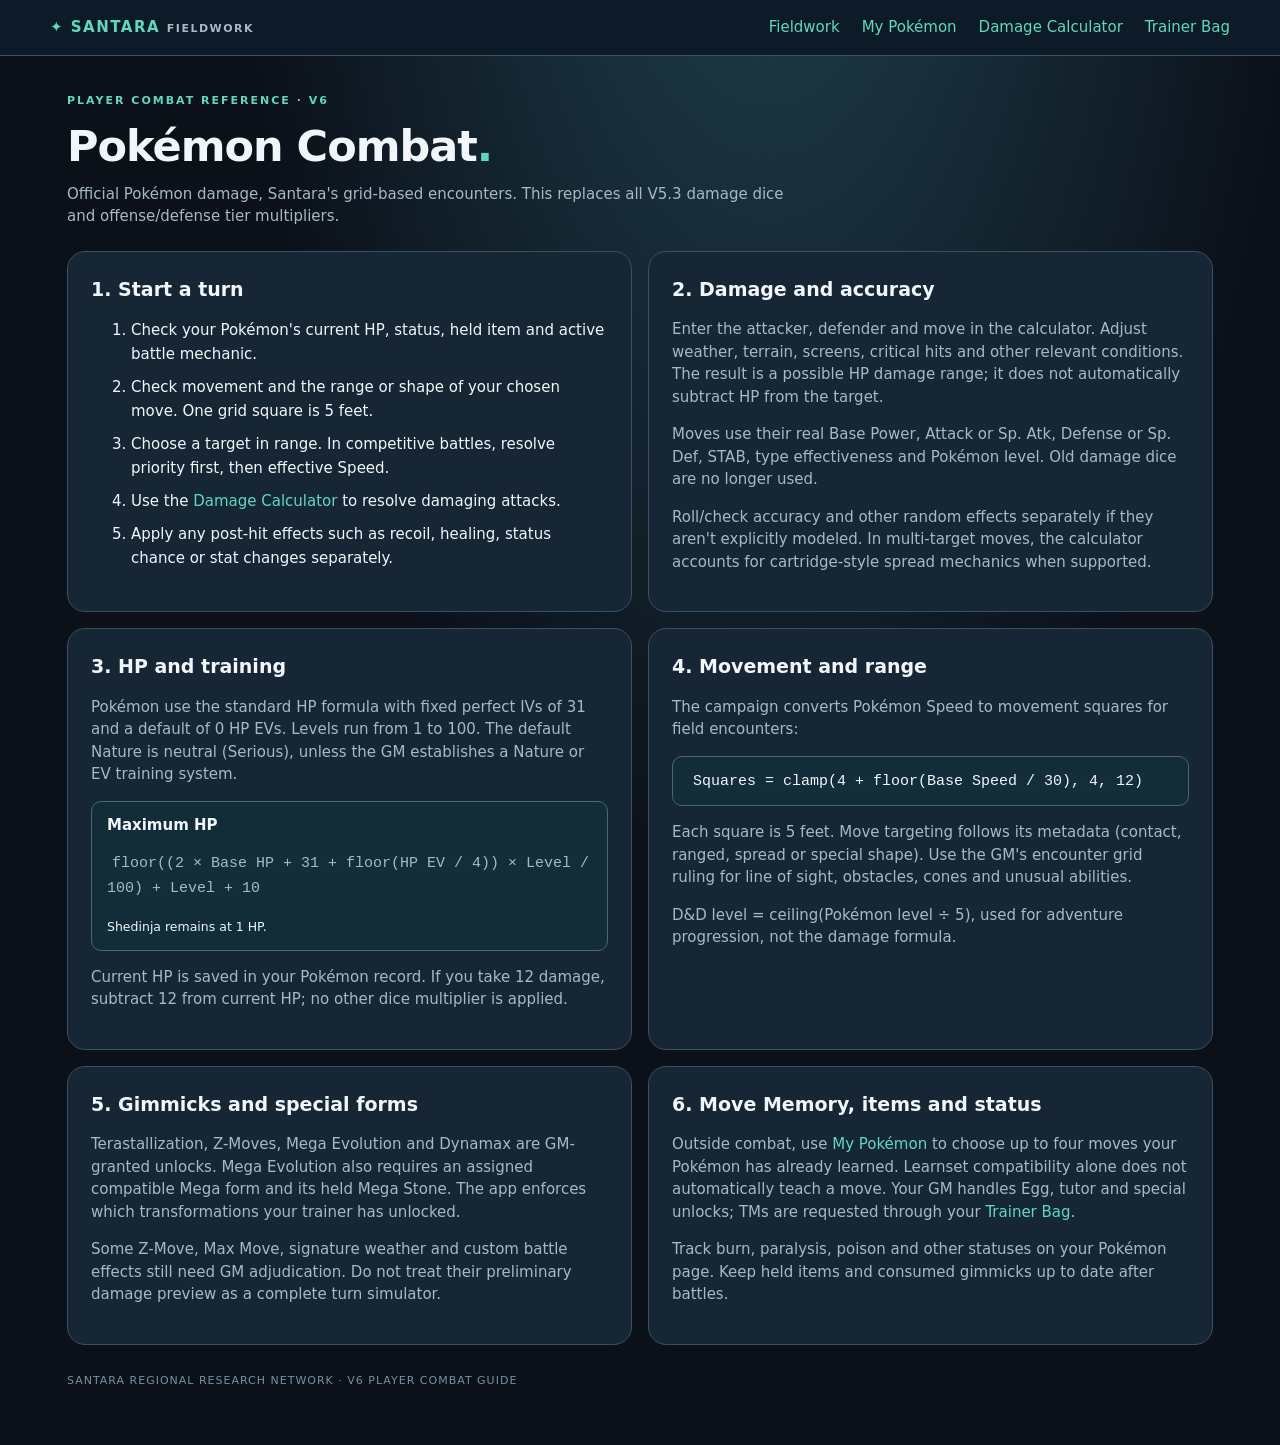
==== combat-guide.html @ a7574710 "Publish single player-facing V6 Pokémon combat reference, replacing V5.3 dice" ====
<!doctype html>
<html lang="en">
<head>
<meta charset="utf-8"><meta name="viewport" content="width=device-width,initial-scale=1">
<meta name="theme-color" content="#0b1019">
<title>V6 Combat Guide · Santara Fieldwork</title>
<link rel="stylesheet" href="./pokemon-party.css">
<style>
.combat-layout{display:grid;grid-template-columns:repeat(2,minmax(0,1fr));gap:16px;margin:18px 0}
.combat-layout .panel{margin:0}
.combat-layout h2{font-size:19px;margin:0 0 12px}
.combat-layout li{margin:9px 0;line-height:1.6}
.combat-layout code{background:#142d3b;border-radius:4px;padding:2px 5px}
.combat-formula{padding:12px 15px;background:#122d37;border:1px solid #456776;border-radius:10px;overflow-wrap:anywhere}
@media(max-width:790px){.combat-layout{grid-template-columns:1fr}}
</style>
</head>
<body>
<header class="bar"><a class="brand" href="./index.html">✦ SANTARA <span>FIELDWORK</span></a><nav><a href="./index.html">Fieldwork</a><a href="./pokemon-party.html">My Pokémon</a><a href="./damage-calculator.html">Damage Calculator</a><a href="./inventory.html">Trainer Bag</a></nav></header>
<main class="shell">
<section class="hero"><div><span class="eyebrow">PLAYER COMBAT REFERENCE · V6</span><h1>Pokémon Combat<span class="accent">.</span></h1><p>Official Pokémon damage, Santara's grid-based encounters. This replaces all V5.3 damage dice and offense/defense tier multipliers.</p></div></section>
<div class="combat-layout">
<section class="panel"><h2>1. Start a turn</h2><ol><li>Check your Pokémon's current HP, status, held item and active battle mechanic.</li><li>Check movement and the range or shape of your chosen move. One grid square is 5 feet.</li><li>Choose a target in range. In competitive battles, resolve priority first, then effective Speed.</li><li>Use the <a href="./damage-calculator.html">Damage Calculator</a> to resolve damaging attacks.</li><li>Apply any post-hit effects such as recoil, healing, status chance or stat changes separately.</li></ol></section>
<section class="panel"><h2>2. Damage and accuracy</h2><p>Enter the attacker, defender and move in the calculator. Adjust weather, terrain, screens, critical hits and other relevant conditions. The result is a possible HP damage range; it does not automatically subtract HP from the target.</p><p>Moves use their real Base Power, Attack or Sp. Atk, Defense or Sp. Def, STAB, type effectiveness and Pokémon level. Old damage dice are no longer used.</p><p>Roll/check accuracy and other random effects separately if they aren't explicitly modeled. In multi-target moves, the calculator accounts for cartridge-style spread mechanics when supported.</p></section>
<section class="panel"><h2>3. HP and training</h2><p>Pokémon use the standard HP formula with fixed perfect IVs of 31 and a default of 0 HP EVs. Levels run from 1 to 100. The default Nature is neutral (Serious), unless the GM establishes a Nature or EV training system.</p><div class="combat-formula"><b>Maximum HP</b><p><code>floor((2 × Base HP + 31 + floor(HP EV / 4)) × Level / 100) + Level + 10</code></p><small>Shedinja remains at 1 HP.</small></div><p>Current HP is saved in your Pokémon record. If you take 12 damage, subtract 12 from current HP; no other dice multiplier is applied.</p></section>
<section class="panel"><h2>4. Movement and range</h2><p>The campaign converts Pokémon Speed to movement squares for field encounters:</p><div class="combat-formula"><code>Squares = clamp(4 + floor(Base Speed / 30), 4, 12)</code></div><p>Each square is 5 feet. Move targeting follows its metadata (contact, ranged, spread or special shape). Use the GM's encounter grid ruling for line of sight, obstacles, cones and unusual abilities.</p><p>D&amp;D level = ceiling(Pokémon level ÷ 5), used for adventure progression, not the damage formula.</p></section>
<section class="panel"><h2>5. Gimmicks and special forms</h2><p>Terastallization, Z-Moves, Mega Evolution and Dynamax are GM-granted unlocks. Mega Evolution also requires an assigned compatible Mega form and its held Mega Stone. The app enforces which transformations your trainer has unlocked.</p><p>Some Z-Move, Max Move, signature weather and custom battle effects still need GM adjudication. Do not treat their preliminary damage preview as a complete turn simulator.</p></section>
<section class="panel"><h2>6. Move Memory, items and status</h2><p>Outside combat, use <a href="./pokemon-party.html">My Pokémon</a> to choose up to four moves your Pokémon has already learned. Learnset compatibility alone does not automatically teach a move. Your GM handles Egg, tutor and special unlocks; TMs are requested through your <a href="./inventory.html">Trainer Bag</a>.</p><p>Track burn, paralysis, poison and other statuses on your Pokémon page. Keep held items and consumed gimmicks up to date after battles.</p></section>
</div>
<footer>SANTARA REGIONAL RESEARCH NETWORK · V6 PLAYER COMBAT GUIDE</footer>
</main>
</body></html>
---- pokemon-party.css ----
:root{color-scheme:dark;--bg:#0b1019;--panel:#172635;--panel2:#1d3040;--edge:#365264;--text:#f0f6f9;--muted:#a6b9c4;--teal:#61d8bd;--gold:#f3ca81}
*{box-sizing:border-box}body{margin:0;background:radial-gradient(ellipse at 60% -20%,#214351 0%,transparent 50%),var(--bg);color:var(--text);font:15px/1.5 system-ui,-apple-system,"Segoe UI",sans-serif;min-height:100vh}button,input,select,textarea{font:inherit}button{cursor:pointer}button:disabled{opacity:.48;cursor:not-allowed}a{color:var(--teal);text-decoration:none}.bar{border-bottom:1px solid var(--edge);background:#0d1a27;padding:16px max(24px,calc((100vw - 1180px)/2));display:flex;justify-content:space-between;align-items:center;gap:20px}.brand{font-weight:850;letter-spacing:1.5px}.brand span{color:var(--muted);font-size:11px}.bar nav{display:flex;gap:22px}.shell{max-width:1190px;padding:32px 22px;margin:auto}.hero{display:flex;justify-content:space-between;gap:15px;align-items:center;margin-bottom:23px}.hero h1{font-size:clamp(30px,4vw,43px);letter-spacing:-1px;margin:4px 0}.hero p{color:var(--muted);margin:0;max-width:720px}.eyebrow{font-size:11px;font-weight:750;letter-spacing:2px;color:var(--teal)}.accent{color:var(--teal)}.chip,.tag{font-size:12px;padding:6px 11px;border:1px solid #517785;border-radius:999px;color:#c4e8e2;background:#183440}.chip{white-space:nowrap}.panel{background:var(--panel);border:1px solid var(--edge);border-radius:18px;padding:23px;margin-bottom:18px}.panel h2,.panel h3{margin:0 0 12px}.panel p{color:var(--muted)}.toolbar{display:flex;justify-content:space-between;align-items:center;gap:10px;margin-bottom:16px;flex-wrap:wrap}.toolbar h2{margin:0}.tabs{display:flex;gap:9px;flex-wrap:wrap}.btn{border:1px solid #4b7783;background:#23414b;color:var(--text);padding:9px 14px;border-radius:10px;font-weight:700}.btn:hover{border-color:var(--teal)}.btn.primary{color:#062821;background:var(--teal);border-color:var(--teal)}.btn.danger{color:#ffc4c2;border-color:#8b5a5a}.btn.small{padding:6px 10px;font-size:12px}.poke-grid{display:grid;grid-template-columns:repeat(3,minmax(0,1fr));gap:13px}.poke-card{border:1px solid #345467;background:linear-gradient(155deg,#1e3746,#132535);border-radius:16px;padding:16px;text-align:left;width:100%;color:var(--text);display:flex;gap:12px;align-items:center;min-width:0}.poke-card:hover{border-color:var(--teal)}.poke-art{width:96px;height:96px;object-fit:contain;flex-shrink:0}.poke-card .name{font-weight:800;font-size:17px}.poke-card .sub{font-size:12px;color:var(--muted)}.poke-info{flex:1;min-width:0}.hpbar{height:8px;border-radius:99px;background:#35485a;overflow:hidden;margin:9px 0 3px}.hpbar i{display:block;height:100%;background:#61ce96;border-radius:99px}.hpbar.low i{background:#e69d65}.hpbar.critical i{background:#de7878}.empty{border:1px dashed #4b6671;background:#132431;border-radius:15px;padding:31px;text-align:center;color:var(--muted)}.columns{display:grid;grid-template-columns:1fr 1fr;gap:17px}.stats-grid{display:grid;grid-template-columns:repeat(3,1fr);gap:10px}.stat{border:1px solid #3b5765;background:#102431;padding:14px;border-radius:12px}.stat b{display:block;font-size:24px}.stat small{color:var(--muted);font-size:11px}.detail-head{display:flex;gap:19px;align-items:center}.detail-head img{width:150px;height:150px;object-fit:contain}.detail-head h2{font-size:28px;margin:0}.detail-head p{margin:5px 0}.form-grid{display:grid;grid-template-columns:repeat(2,minmax(0,1fr));gap:13px}.field{display:flex;flex-direction:column;gap:5px;font-size:12px;color:var(--muted);font-weight:700}.field.full{grid-column:1/-1}input,select,textarea{background:#0d1d2c;color:white;padding:10px 12px;border:1px solid #416073;border-radius:10px;width:100%;min-width:0}textarea{resize:vertical;min-height:75px}.hint{font-size:12px;color:var(--muted)}.actions{display:flex;gap:9px;align-items:center;flex-wrap:wrap;margin-top:14px}.move-list{display:grid;grid-template-columns:1fr 1fr;gap:8px}.move{background:#233a48;border:1px solid #3e5867;border-radius:10px;padding:10px}.flag{font-size:12px;color:var(--gold)}#feedback{min-height:23px;color:var(--gold)}footer{margin:28px 0;color:#7493a2;font-size:11px;letter-spacing:1px}.hidden{display:none!important}@media(max-width:880px){.poke-grid{grid-template-columns:repeat(2,1fr)}.columns{grid-template-columns:1fr}}@media(max-width:620px){.bar,.hero{flex-direction:column;align-items:flex-start}.bar nav{flex-wrap:wrap}.poke-grid{grid-template-columns:1fr}.shell{padding:20px 13px}.panel{padding:16px}.detail-head img{width:110px;height:110px}.stats-grid{grid-template-columns:repeat(2,1fr)}.form-grid{grid-template-columns:1fr}.field.full{grid-column:auto}}

/* Requests and stat-import previews */
.entry{background:#112534;border:1px solid #36566a;border-radius:12px;padding:13px;margin:10px 0;overflow-wrap:anywhere}
.entry .hint{margin:7px 0}
#request-form .stats-grid{margin-top:7px}
#request-form .actions{grid-column:1/-1}
@media(max-width:620px){#request-form .actions{grid-column:auto}}

/* Independently searchable move slots and reusable custom definitions */
.move-fields{display:grid;grid-template-columns:repeat(2,minmax(0,1fr));gap:12px;margin:9px 0 14px}
.move-fields .field{min-width:0}
.move-fields input{width:100%}
.move p.hint{margin:7px 0 0;line-height:1.5}
@media(max-width:620px){.move-fields{grid-template-columns:1fr}}

/* Trainer progression switches and battle transformation controls */
.gimmick-grid{display:grid;grid-template-columns:repeat(2,minmax(0,1fr));gap:12px;margin:12px 0 18px}
.gimmick-tile{display:flex;flex-direction:column;gap:10px;background:#102835;border:1px solid #3e6373;border-radius:12px;padding:14px;min-width:0}
label.gimmick-tile{flex-direction:row;align-items:flex-start}
.gimmick-tile input[type=checkbox]{width:auto;min-width:18px;min-height:18px;margin-top:4px;accent-color:#5bdbbd}
.gimmick-tile small{display:block;color:#b7c5cf;font-size:12px;margin-top:5px}
.gimmick-tile .actions{margin-top:auto}.gimmick-tile button{align-self:flex-start}
.mega-entry{display:flex;align-items:center;flex-wrap:wrap;gap:10px;border:1px solid #3c5969;border-radius:10px;padding:11px;margin:9px 0}
.mega-entry .btn{margin-left:auto}.gimmick-tile .field{width:100%}
@media(max-width:720px){.gimmick-grid{grid-template-columns:1fr}}

/* V5.3 GM editor progression preview */
#v53-level-preview{grid-column:1/-1;border-left:3px solid var(--teal);padding:9px 13px;background:#15313a;border-radius:8px;margin:0}

/* V5.3 grid combat: readable move classes and custom move trait selection. */
.move-classifications{display:flex;flex-wrap:wrap;align-items:center;gap:6px;margin:8px 0}
.move-class{font-size:11px;font-weight:700;line-height:1.4;letter-spacing:.02em;color:#c7e9e4;background:#173540;border:1px solid #39616c;border-radius:7px;padding:4px 7px}
.trait-choices{display:grid;grid-template-columns:repeat(auto-fit,minmax(140px,1fr));gap:8px;padding:11px;border:1px solid #345467;background:#0d2030;border-radius:12px}
.trait-choices label{display:flex;gap:7px;align-items:center;color:var(--text);font-size:13px;font-weight:500}
.trait-choices input{margin:0;width:17px;height:17px}

/* Player Move Memory + GM move permissions */
.memory-move-list{display:flex;flex-direction:column;gap:8px;margin:12px 0 20px}
.memory-move-row{display:flex;align-items:center;justify-content:space-between;gap:12px;flex-wrap:wrap;border:1px solid #385766;border-radius:11px;padding:10px 12px;background:#112937}
.memory-move-row b{font-size:14px}
.memory-move-row .hint{font-weight:500;font-size:12px}
.memory-gm-panel{background:#112e39;border:1px solid #39707a;border-radius:14px;padding:16px;margin-top:20px}
.memory-gm-panel h3{margin-bottom:8px}
#memory-slots-form{margin:16px 0 24px}
#memory-slots-form .actions,.memory-gm-panel .actions{grid-column:1/-1;display:flex;flex-wrap:wrap;gap:8px}
@media(max-width:650px){.memory-move-row{align-items:flex-start}}

.memory-locked-list{display:flex;flex-wrap:wrap;gap:7px;margin-bottom:20px}
.memory-locked-item{display:flex;flex-direction:column;gap:2px;padding:7px 10px;color:var(--text);background:#172b38;border:1px dashed #466273;border-radius:9px;font-size:12px}
.memory-locked-item small{color:var(--muted);font-size:10px}
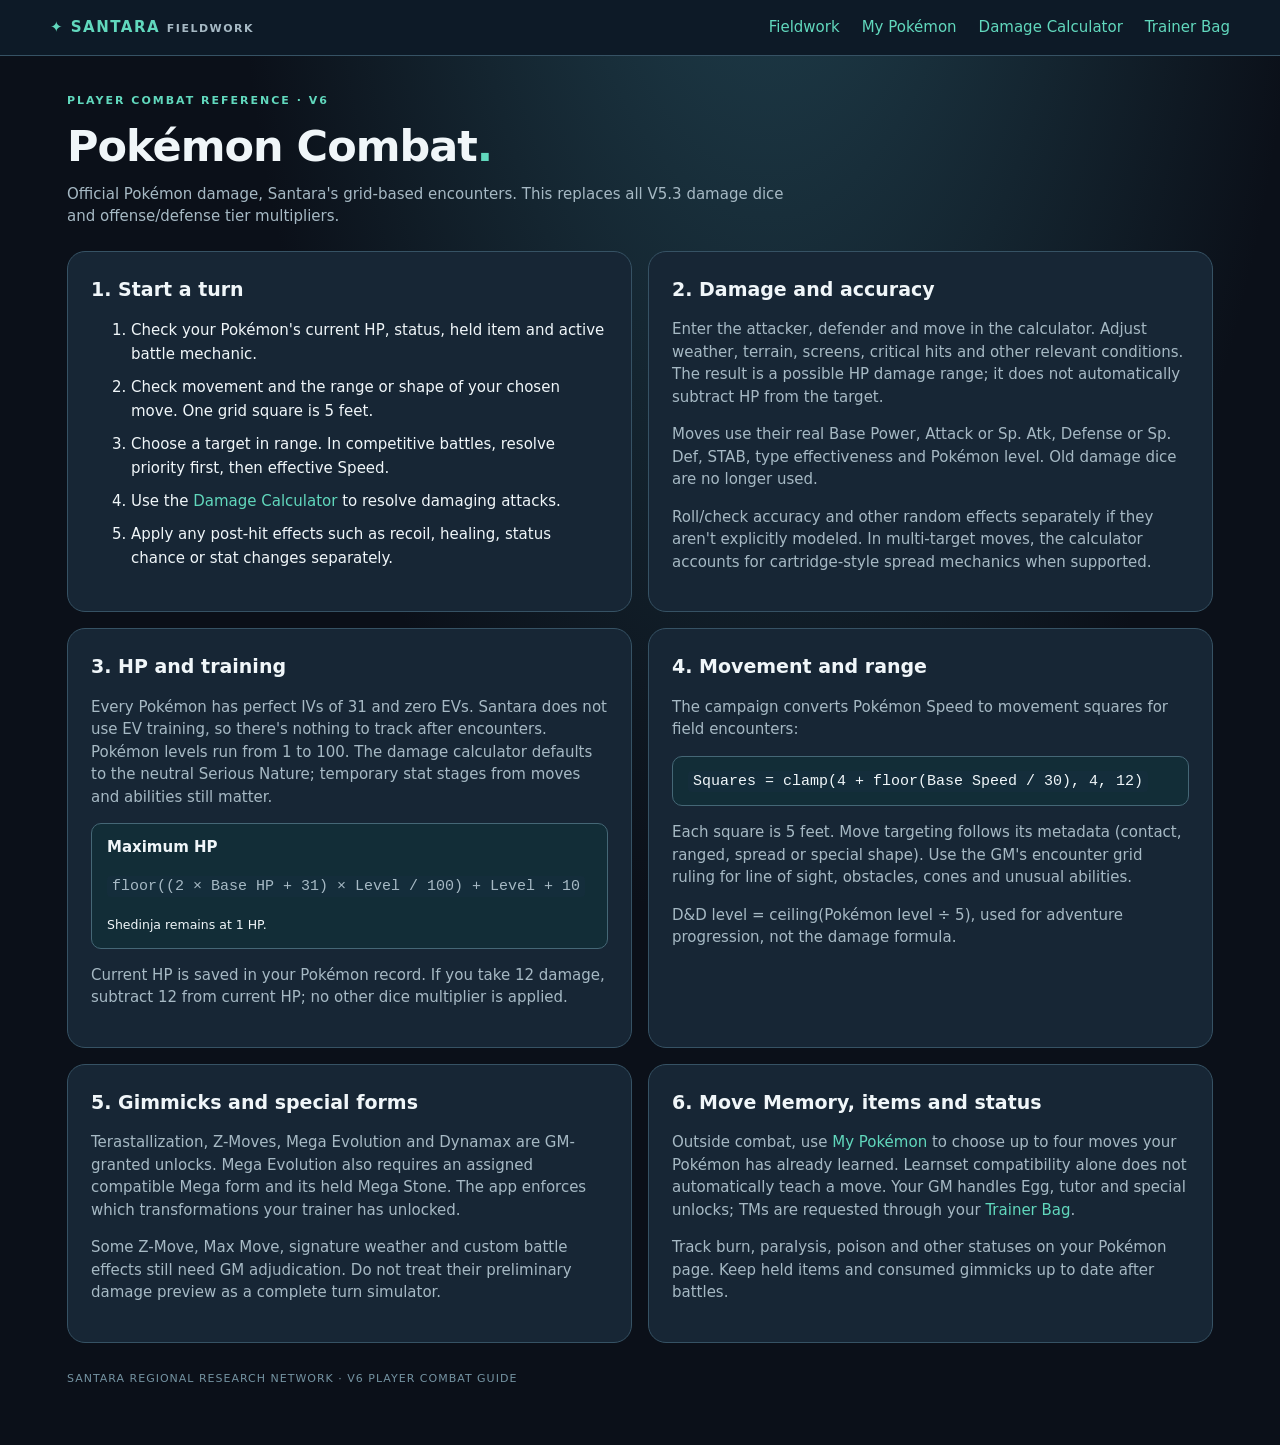
==== commit d1278195: "Document fixed zero EV rules and simplified V6 HP formula" ====
--- a/combat-guide.html
+++ b/combat-guide.html
@@ -22,7 +22,7 @@
 <div class="combat-layout">
 <section class="panel"><h2>1. Start a turn</h2><ol><li>Check your Pokémon's current HP, status, held item and active battle mechanic.</li><li>Check movement and the range or shape of your chosen move. One grid square is 5 feet.</li><li>Choose a target in range. In competitive battles, resolve priority first, then effective Speed.</li><li>Use the <a href="./damage-calculator.html">Damage Calculator</a> to resolve damaging attacks.</li><li>Apply any post-hit effects such as recoil, healing, status chance or stat changes separately.</li></ol></section>
 <section class="panel"><h2>2. Damage and accuracy</h2><p>Enter the attacker, defender and move in the calculator. Adjust weather, terrain, screens, critical hits and other relevant conditions. The result is a possible HP damage range; it does not automatically subtract HP from the target.</p><p>Moves use their real Base Power, Attack or Sp. Atk, Defense or Sp. Def, STAB, type effectiveness and Pokémon level. Old damage dice are no longer used.</p><p>Roll/check accuracy and other random effects separately if they aren't explicitly modeled. In multi-target moves, the calculator accounts for cartridge-style spread mechanics when supported.</p></section>
-<section class="panel"><h2>3. HP and training</h2><p>Pokémon use the standard HP formula with fixed perfect IVs of 31 and a default of 0 HP EVs. Levels run from 1 to 100. The default Nature is neutral (Serious), unless the GM establishes a Nature or EV training system.</p><div class="combat-formula"><b>Maximum HP</b><p><code>floor((2 × Base HP + 31 + floor(HP EV / 4)) × Level / 100) + Level + 10</code></p><small>Shedinja remains at 1 HP.</small></div><p>Current HP is saved in your Pokémon record. If you take 12 damage, subtract 12 from current HP; no other dice multiplier is applied.</p></section>
+<section class="panel"><h2>3. HP and training</h2><p>Every Pokémon has perfect IVs of 31 and zero EVs. Santara does not use EV training, so there's nothing to track after encounters. Pokémon levels run from 1 to 100. The damage calculator defaults to the neutral Serious Nature; temporary stat stages from moves and abilities still matter.</p><div class="combat-formula"><b>Maximum HP</b><p><code>floor((2 × Base HP + 31) × Level / 100) + Level + 10</code></p><small>Shedinja remains at 1 HP.</small></div><p>Current HP is saved in your Pokémon record. If you take 12 damage, subtract 12 from current HP; no other dice multiplier is applied.</p></section>
 <section class="panel"><h2>4. Movement and range</h2><p>The campaign converts Pokémon Speed to movement squares for field encounters:</p><div class="combat-formula"><code>Squares = clamp(4 + floor(Base Speed / 30), 4, 12)</code></div><p>Each square is 5 feet. Move targeting follows its metadata (contact, ranged, spread or special shape). Use the GM's encounter grid ruling for line of sight, obstacles, cones and unusual abilities.</p><p>D&amp;D level = ceiling(Pokémon level ÷ 5), used for adventure progression, not the damage formula.</p></section>
 <section class="panel"><h2>5. Gimmicks and special forms</h2><p>Terastallization, Z-Moves, Mega Evolution and Dynamax are GM-granted unlocks. Mega Evolution also requires an assigned compatible Mega form and its held Mega Stone. The app enforces which transformations your trainer has unlocked.</p><p>Some Z-Move, Max Move, signature weather and custom battle effects still need GM adjudication. Do not treat their preliminary damage preview as a complete turn simulator.</p></section>
 <section class="panel"><h2>6. Move Memory, items and status</h2><p>Outside combat, use <a href="./pokemon-party.html">My Pokémon</a> to choose up to four moves your Pokémon has already learned. Learnset compatibility alone does not automatically teach a move. Your GM handles Egg, tutor and special unlocks; TMs are requested through your <a href="./inventory.html">Trainer Bag</a>.</p><p>Track burn, paralysis, poison and other statuses on your Pokémon page. Keep held items and consumed gimmicks up to date after battles.</p></section>
